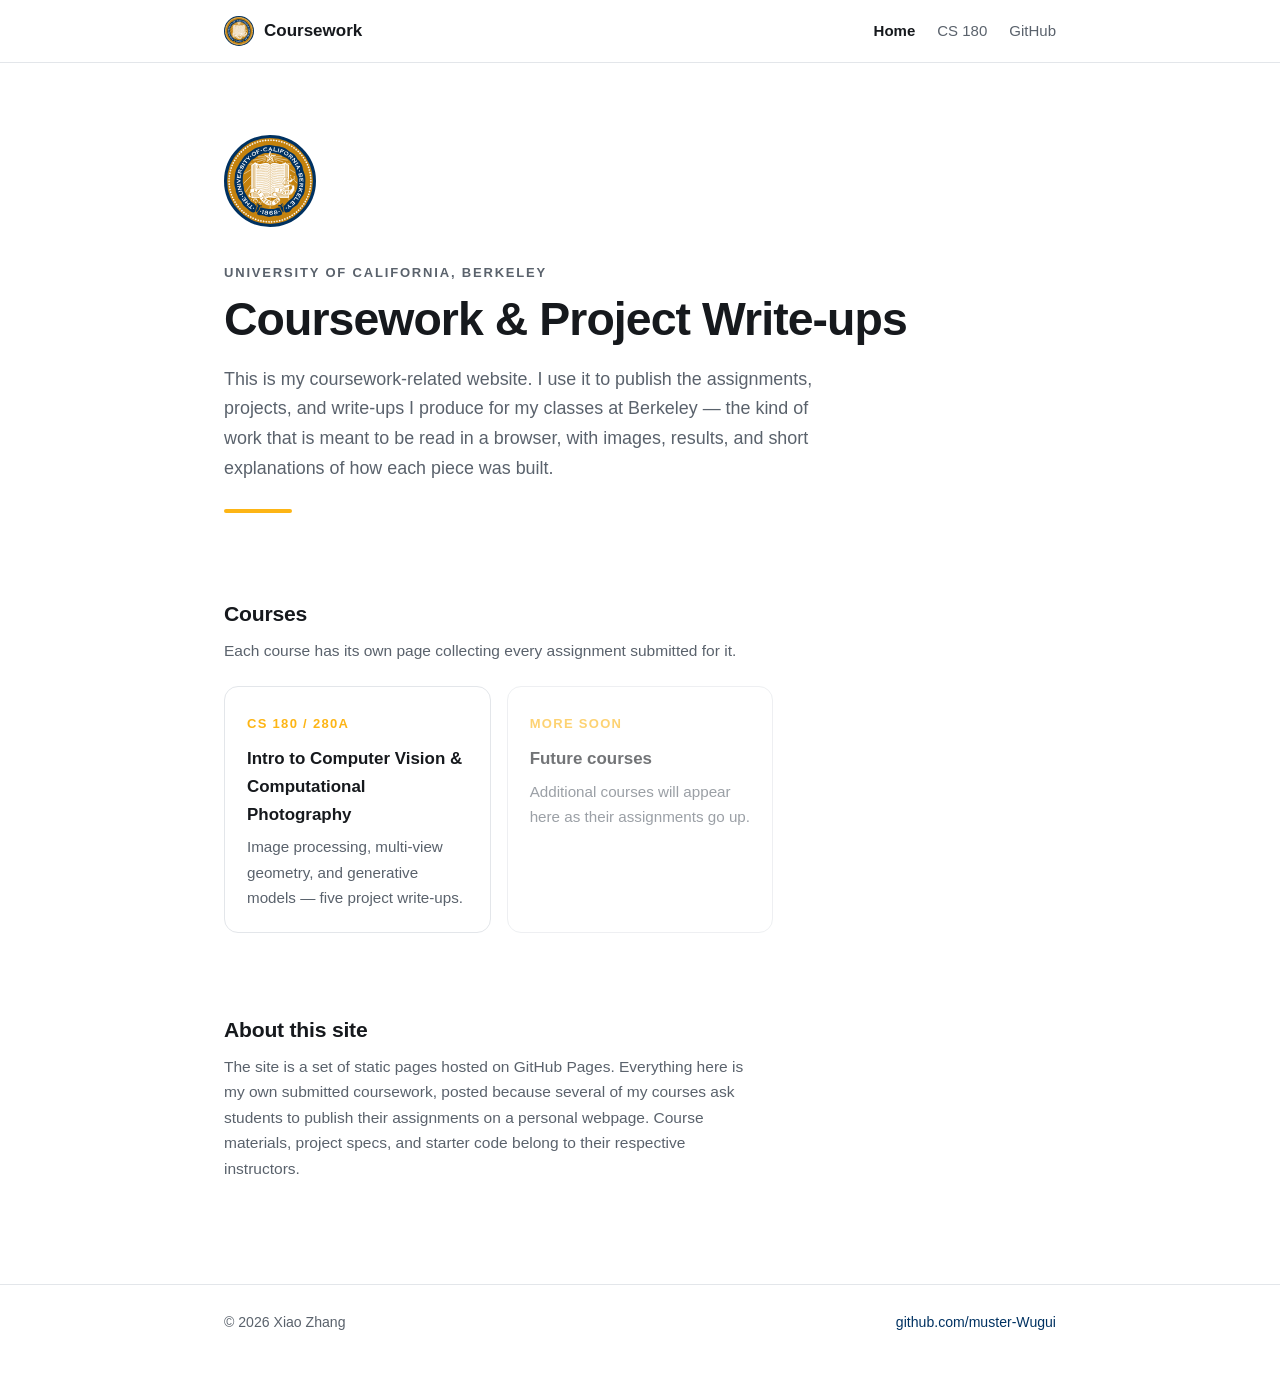
==== index.html @ fe0eacd4 "Add coursework homepage and CS 180 course page Static site for publishing course assignments: a mini" ====
<!DOCTYPE html>
<html lang="en">
<head>
<meta charset="utf-8">
<meta name="viewport" content="width=device-width, initial-scale=1">
<title>Xiao Zhang — Coursework</title>
<meta name="description" content="A personal site collecting coursework, projects, and assignment write-ups from courses at UC Berkeley.">
<link rel="icon" href="assets/img/berkeley-seal.svg">
<link rel="stylesheet" href="assets/css/style.css">
</head>
<body>

<header class="topbar">
  <div class="wrap">
    <a class="mark" href="/">
      <img src="assets/img/berkeley-seal.svg" alt="University of California, Berkeley seal">
      <span>Coursework</span>
    </a>
    <nav>
      <a href="/" class="active">Home</a>
      <a href="/cs180/">CS 180</a>
      <a href="https://github.com/muster-Wugui">GitHub</a>
    </nav>
  </div>
</header>

<main>
  <div class="wrap">

    <div class="hero">
      <img class="seal" src="assets/img/berkeley-seal.svg" alt="University of California, Berkeley seal">
      <p class="eyebrow">University of California, Berkeley</p>
      <h1>Coursework &amp; Project Write-ups</h1>
      <p class="lead">
        This is my coursework-related website. I use it to publish the assignments,
        projects, and write-ups I produce for my classes at Berkeley — the kind of work
        that is meant to be read in a browser, with images, results, and short
        explanations of how each piece was built.
      </p>
      <div class="rule"></div>
    </div>

    <section>
      <h2>Courses</h2>
      <p class="section-note">Each course has its own page collecting every assignment submitted for it.</p>
      <div class="cards">

        <a class="card" href="/cs180/">
          <span class="code">CS 180 / 280A</span>
          <h3>Intro to Computer Vision &amp; Computational Photography</h3>
          <p>Image processing, multi-view geometry, and generative models — five project write-ups.</p>
        </a>

        <div class="card disabled">
          <span class="code">More soon</span>
          <h3>Future courses</h3>
          <p>Additional courses will appear here as their assignments go up.</p>
        </div>

      </div>
    </section>

    <section>
      <h2>About this site</h2>
      <p class="section-note" style="max-width:62ch">
        The site is a set of static pages hosted on GitHub Pages. Everything here is
        my own submitted coursework, posted because several of my courses ask students
        to publish their assignments on a personal webpage. Course materials, project
        specs, and starter code belong to their respective instructors.
      </p>
    </section>

  </div>
</main>

<footer>
  <div class="wrap">
    <span>© 2026 Xiao Zhang</span>
    <span class="spacer"><a href="https://github.com/muster-Wugui">github.com/muster-Wugui</a></span>
  </div>
</footer>

</body>
</html>
---- assets/css/style.css ----
/* ---------- design tokens ---------- */
:root {
  --berkeley-blue: #003262;
  --california-gold: #FDB515;
  --founders-rock: #3B7EA1;
  --bg: #ffffff;
  --bg-soft: #f6f7f9;
  --surface: #ffffff;
  --border: #e3e6ea;
  --text: #16191d;
  --text-soft: #5a626c;
  --accent: var(--berkeley-blue);
  --shadow: 0 1px 2px rgba(16, 24, 40, .04), 0 8px 24px rgba(16, 24, 40, .06);
  --radius: 14px;
  --maxw: 880px;
}

@media (prefers-color-scheme: dark) {
  :root {
    --bg: #0e1116;
    --bg-soft: #12161d;
    --surface: #151a21;
    --border: #262c36;
    --text: #e8ecf1;
    --text-soft: #9aa4b2;
    --accent: #7fb4d6;
    --shadow: 0 1px 2px rgba(0,0,0,.3), 0 8px 24px rgba(0,0,0,.35);
  }
}

/* ---------- base ---------- */
* { box-sizing: border-box; }

html { -webkit-text-size-adjust: 100%; }

body {
  margin: 0;
  background: var(--bg);
  color: var(--text);
  font-family: -apple-system, BlinkMacSystemFont, "Segoe UI", "Helvetica Neue", Inter, Arial, sans-serif;
  font-size: 17px;
  line-height: 1.65;
  -webkit-font-smoothing: antialiased;
}

a { color: var(--accent); text-decoration: none; }
a:hover { text-decoration: underline; }

.wrap { max-width: var(--maxw); margin: 0 auto; padding: 0 24px; }

/* ---------- top bar ---------- */
.topbar {
  border-bottom: 1px solid var(--border);
  background: var(--bg);
  position: sticky;
  top: 0;
  z-index: 10;
}
.topbar .wrap {
  display: flex;
  align-items: center;
  gap: 14px;
  height: 62px;
}
.topbar .mark { display: flex; align-items: center; gap: 10px; font-weight: 650; color: var(--text); }
.topbar .mark:hover { text-decoration: none; }
.topbar img { height: 30px; width: auto; }
.topbar nav { margin-left: auto; display: flex; gap: 22px; font-size: 15px; }
.topbar nav a { color: var(--text-soft); }
.topbar nav a.active { color: var(--text); font-weight: 600; }

/* ---------- hero ---------- */
.hero { padding: 72px 0 44px; }
.hero .seal { height: 92px; width: auto; margin-bottom: 26px; }
.hero .eyebrow {
  font-size: 13px;
  letter-spacing: .14em;
  text-transform: uppercase;
  color: var(--text-soft);
  font-weight: 600;
  margin: 0 0 10px;
}
.hero h1 {
  font-size: clamp(2rem, 5vw, 2.9rem);
  line-height: 1.15;
  letter-spacing: -.02em;
  margin: 0 0 18px;
}
.hero p.lead {
  font-size: 1.12rem;
  color: var(--text-soft);
  max-width: 60ch;
  margin: 0;
}
.rule {
  height: 4px;
  width: 68px;
  background: var(--california-gold);
  border-radius: 4px;
  margin: 26px 0 0;
}

/* ---------- sections ---------- */
section { padding: 40px 0; }
h2 {
  font-size: 1.32rem;
  letter-spacing: -.01em;
  margin: 0 0 6px;
}
.section-note { color: var(--text-soft); margin: 0 0 22px; font-size: .97rem; }

/* ---------- course cards ---------- */
.cards { display: grid; gap: 16px; grid-template-columns: repeat(auto-fill, minmax(260px, 1fr)); }
.card {
  display: block;
  background: var(--surface);
  border: 1px solid var(--border);
  border-radius: var(--radius);
  padding: 22px;
  color: inherit;
  transition: transform .16s ease, box-shadow .16s ease, border-color .16s ease;
}
a.card:hover {
  text-decoration: none;
  transform: translateY(-2px);
  box-shadow: var(--shadow);
  border-color: var(--founders-rock);
}
.card .code { font-size: 13px; letter-spacing: .1em; text-transform: uppercase; color: var(--california-gold); font-weight: 700; }
.card h3 { margin: 8px 0 6px; font-size: 1.06rem; }
.card p { margin: 0; color: var(--text-soft); font-size: .95rem; }
.card.disabled { opacity: .6; }

/* ---------- fact list ---------- */
.facts {
  display: grid;
  grid-template-columns: 168px 1fr;
  gap: 10px 20px;
  margin: 0;
  padding: 22px;
  background: var(--bg-soft);
  border: 1px solid var(--border);
  border-radius: var(--radius);
  font-size: .96rem;
}
.facts dt { color: var(--text-soft); }
.facts dd { margin: 0; }

/* ---------- project list ---------- */
.projects { list-style: none; margin: 0; padding: 0; border-top: 1px solid var(--border); }
.projects li { border-bottom: 1px solid var(--border); }
.projects a, .projects .row {
  display: flex;
  align-items: baseline;
  gap: 16px;
  padding: 16px 4px;
  color: inherit;
}
.projects a:hover { text-decoration: none; background: var(--bg-soft); }
.projects .num {
  flex: none;
  width: 78px;
  font-variant-numeric: tabular-nums;
  font-size: .82rem;
  letter-spacing: .08em;
  text-transform: uppercase;
  color: var(--text-soft);
  font-weight: 600;
}
.projects .title { flex: 1; }
.projects a .title { color: var(--accent); }
.badge {
  flex: none;
  font-size: .74rem;
  letter-spacing: .06em;
  text-transform: uppercase;
  font-weight: 700;
  padding: 3px 9px;
  border-radius: 999px;
  border: 1px solid var(--border);
  color: var(--text-soft);
}
.badge.live { color: var(--berkeley-blue); background: var(--california-gold); border-color: transparent; }

/* ---------- topics ---------- */
.tags { display: flex; flex-wrap: wrap; gap: 8px; padding: 0; margin: 0; list-style: none; }
.tags li {
  font-size: .86rem;
  color: var(--text-soft);
  border: 1px solid var(--border);
  border-radius: 999px;
  padding: 4px 12px;
  background: var(--surface);
}

/* ---------- footer ---------- */
footer {
  margin-top: 40px;
  border-top: 1px solid var(--border);
  padding: 26px 0 46px;
  color: var(--text-soft);
  font-size: .88rem;
}
footer .wrap { display: flex; flex-wrap: wrap; gap: 10px 20px; align-items: center; }
footer .spacer { margin-left: auto; }

@media (max-width: 560px) {
  .hero { padding: 48px 0 32px; }
  .facts { grid-template-columns: 1fr; gap: 2px 0; }
  .facts dd { margin-bottom: 12px; }
  .topbar nav { gap: 16px; }
}
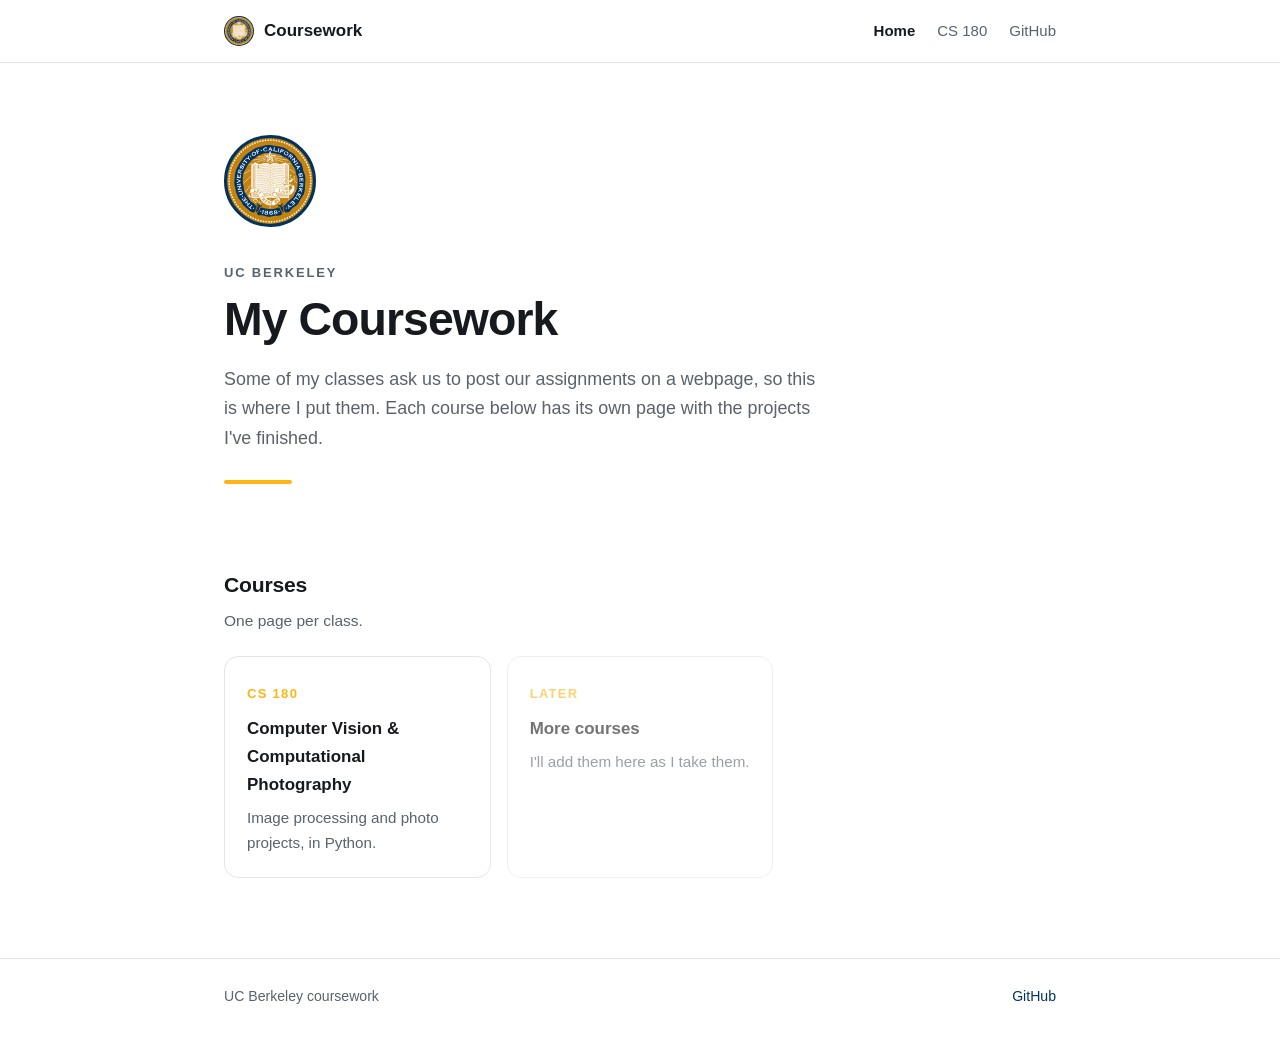
==== commit 4808c122: "Simplify page copy and drop personal name Rewrite the homepage and CS 180 text in plainer, first-per" ====
--- a/index.html
+++ b/index.html
@@ -3,8 +3,8 @@
 <head>
 <meta charset="utf-8">
 <meta name="viewport" content="width=device-width, initial-scale=1">
-<title>Xiao Zhang — Coursework</title>
-<meta name="description" content="A personal site collecting coursework, projects, and assignment write-ups from courses at UC Berkeley.">
+<title>Coursework</title>
+<meta name="description" content="A place to post the assignments and projects I do for my classes at UC Berkeley.">
 <link rel="icon" href="assets/img/berkeley-seal.svg">
 <link rel="stylesheet" href="assets/css/style.css">
 </head>
@@ -13,7 +13,7 @@
 <header class="topbar">
   <div class="wrap">
     <a class="mark" href="/">
-      <img src="assets/img/berkeley-seal.svg" alt="University of California, Berkeley seal">
+      <img src="assets/img/berkeley-seal.svg" alt="UC Berkeley seal">
       <span>Coursework</span>
     </a>
     <nav>
@@ -28,46 +28,34 @@
   <div class="wrap">
 
     <div class="hero">
-      <img class="seal" src="assets/img/berkeley-seal.svg" alt="University of California, Berkeley seal">
-      <p class="eyebrow">University of California, Berkeley</p>
-      <h1>Coursework &amp; Project Write-ups</h1>
+      <img class="seal" src="assets/img/berkeley-seal.svg" alt="UC Berkeley seal">
+      <p class="eyebrow">UC Berkeley</p>
+      <h1>My Coursework</h1>
       <p class="lead">
-        This is my coursework-related website. I use it to publish the assignments,
-        projects, and write-ups I produce for my classes at Berkeley — the kind of work
-        that is meant to be read in a browser, with images, results, and short
-        explanations of how each piece was built.
+        Some of my classes ask us to post our assignments on a webpage, so this is where
+        I put them. Each course below has its own page with the projects I've finished.
       </p>
       <div class="rule"></div>
     </div>
 
     <section>
       <h2>Courses</h2>
-      <p class="section-note">Each course has its own page collecting every assignment submitted for it.</p>
+      <p class="section-note">One page per class.</p>
       <div class="cards">
 
         <a class="card" href="/cs180/">
-          <span class="code">CS 180 / 280A</span>
-          <h3>Intro to Computer Vision &amp; Computational Photography</h3>
-          <p>Image processing, multi-view geometry, and generative models — five project write-ups.</p>
+          <span class="code">CS 180</span>
+          <h3>Computer Vision &amp; Computational Photography</h3>
+          <p>Image processing and photo projects, in Python.</p>
         </a>
 
         <div class="card disabled">
-          <span class="code">More soon</span>
-          <h3>Future courses</h3>
-          <p>Additional courses will appear here as their assignments go up.</p>
+          <span class="code">Later</span>
+          <h3>More courses</h3>
+          <p>I'll add them here as I take them.</p>
         </div>
 
       </div>
-    </section>
-
-    <section>
-      <h2>About this site</h2>
-      <p class="section-note" style="max-width:62ch">
-        The site is a set of static pages hosted on GitHub Pages. Everything here is
-        my own submitted coursework, posted because several of my courses ask students
-        to publish their assignments on a personal webpage. Course materials, project
-        specs, and starter code belong to their respective instructors.
-      </p>
     </section>
 
   </div>
@@ -75,8 +63,8 @@
 
 <footer>
   <div class="wrap">
-    <span>© 2026 Xiao Zhang</span>
-    <span class="spacer"><a href="https://github.com/muster-Wugui">github.com/muster-Wugui</a></span>
+    <span>UC Berkeley coursework</span>
+    <span class="spacer"><a href="https://github.com/muster-Wugui">GitHub</a></span>
   </div>
 </footer>
 
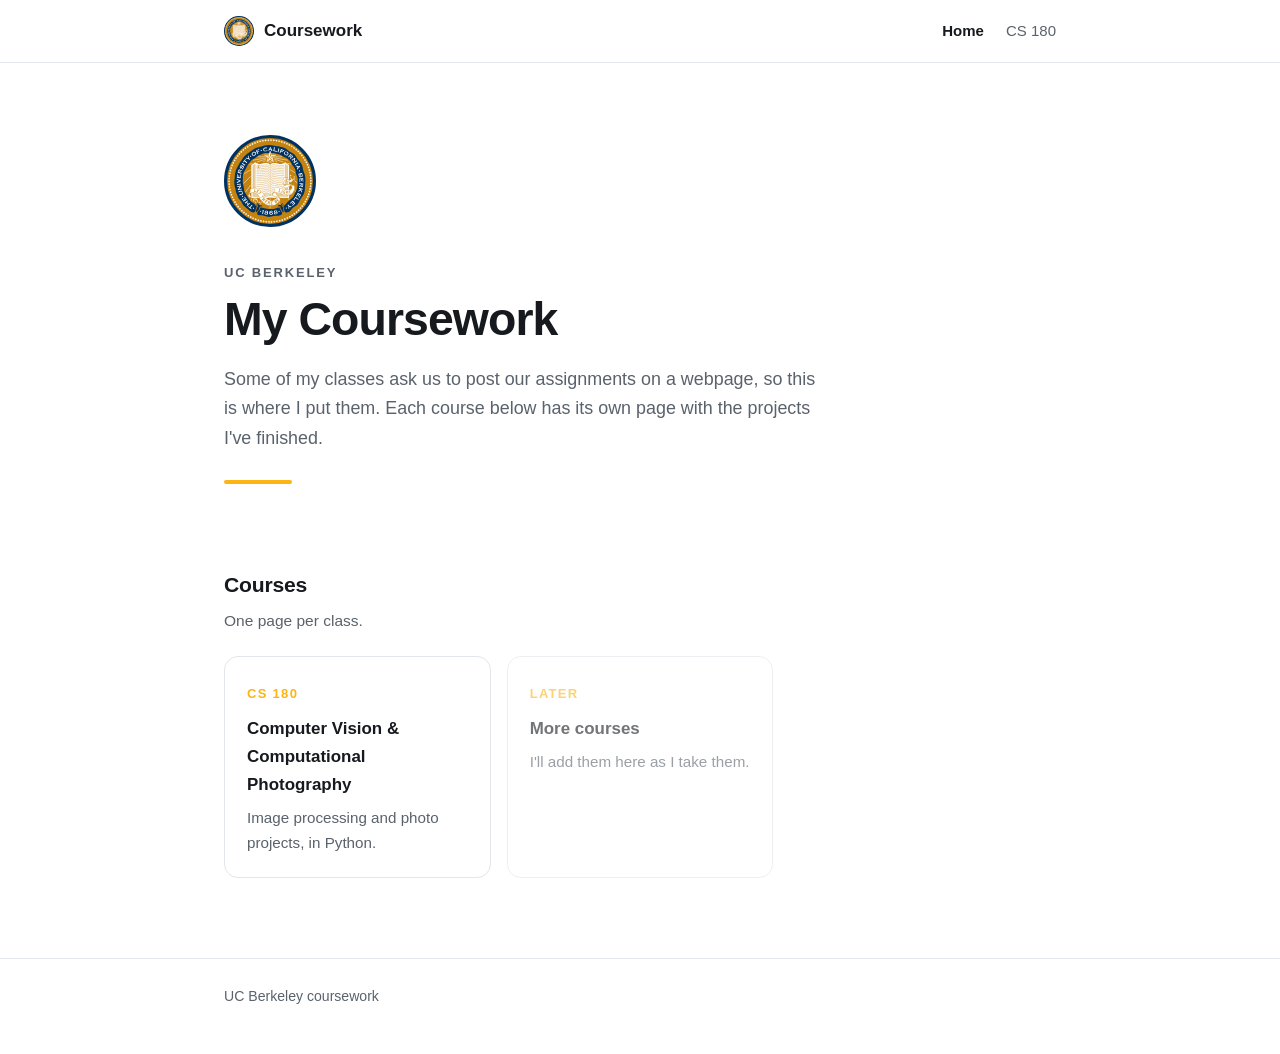
==== commit b9915d77: "Add Project 0 write-up; drop GitHub links Project 0 page with the three tasks (portrait distortion, " ====
--- a/index.html
+++ b/index.html
@@ -19,7 +19,6 @@
     <nav>
       <a href="/" class="active">Home</a>
       <a href="/cs180/">CS 180</a>
-      <a href="https://github.com/muster-Wugui">GitHub</a>
     </nav>
   </div>
 </header>
@@ -64,7 +63,6 @@
 <footer>
   <div class="wrap">
     <span>UC Berkeley coursework</span>
-    <span class="spacer"><a href="https://github.com/muster-Wugui">GitHub</a></span>
   </div>
 </footer>
 
--- a/assets/css/style.css
+++ b/assets/css/style.css
@@ -210,3 +210,68 @@
   .facts dd { margin-bottom: 12px; }
   .topbar nav { gap: 16px; }
 }
+
+/* ---------- project pages ---------- */
+.backlink {
+  display: inline-block;
+  margin: 28px 0 0;
+  font-size: .9rem;
+  color: var(--text-soft);
+}
+
+.prose { max-width: 62ch; }
+.prose p { margin: 0 0 16px; }
+.prose p:last-child { margin-bottom: 0; }
+
+.task { padding: 30px 0 44px; border-top: 1px solid var(--border); }
+.task:first-of-type { border-top: 0; }
+.task .kicker {
+  font-size: 12px;
+  letter-spacing: .14em;
+  text-transform: uppercase;
+  color: var(--california-gold);
+  font-weight: 700;
+  margin: 0 0 6px;
+}
+.task h2 { margin-bottom: 18px; }
+
+.pair {
+  display: grid;
+  gap: 18px;
+  grid-template-columns: repeat(2, 1fr);
+  margin: 26px 0 0;
+}
+.pair.single { grid-template-columns: 1fr; max-width: 720px; }
+
+figure { margin: 0; }
+figure img {
+  display: block;
+  width: 100%;
+  height: auto;
+  border-radius: 10px;
+  border: 1px solid var(--border);
+  background: var(--bg-soft);
+}
+figcaption {
+  margin-top: 9px;
+  font-size: .86rem;
+  color: var(--text-soft);
+  line-height: 1.5;
+}
+figcaption b { color: var(--text); font-weight: 600; }
+.lens {
+  display: inline-block;
+  font-size: .72rem;
+  letter-spacing: .06em;
+  font-weight: 700;
+  color: var(--text-soft);
+  border: 1px solid var(--border);
+  border-radius: 999px;
+  padding: 2px 8px;
+  margin-left: 6px;
+  vertical-align: 1px;
+}
+
+@media (max-width: 620px) {
+  .pair { grid-template-columns: 1fr; }
+}
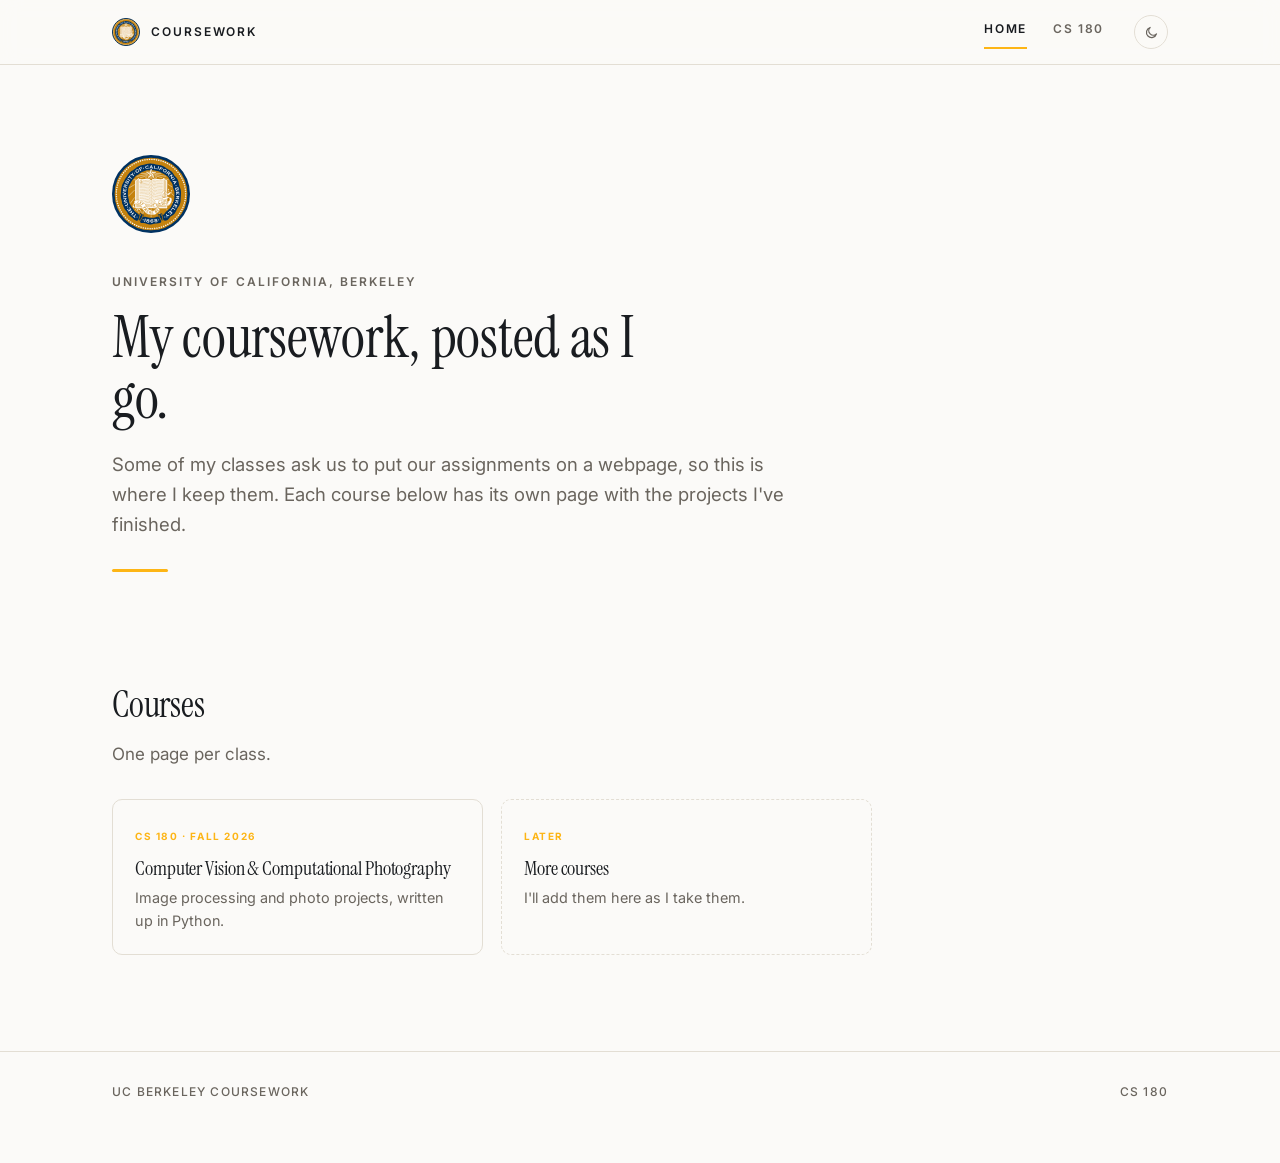
==== commit 24b49ae5: "Editorial redesign: serif display type, bigger photos, theme toggle Rebuilds the stylesheet around a" ====
--- a/index.html
+++ b/index.html
@@ -6,6 +6,10 @@
 <title>Coursework</title>
 <meta name="description" content="A place to post the assignments and projects I do for my classes at UC Berkeley.">
 <link rel="icon" href="assets/img/berkeley-seal.svg">
+<script>try{var t=localStorage.getItem("theme");if(t)document.documentElement.setAttribute("data-theme",t);}catch(e){}</script>
+<link rel="preconnect" href="https://fonts.googleapis.com">
+<link rel="preconnect" href="https://fonts.gstatic.com" crossorigin>
+<link rel="stylesheet" href="https://fonts.googleapis.com/css2?family=Instrument+Serif:ital@0;1&family=Inter:wght@400;500;600;700&display=swap">
 <link rel="stylesheet" href="assets/css/style.css">
 </head>
 <body>
@@ -19,6 +23,7 @@
     <nav>
       <a href="/" class="active">Home</a>
       <a href="/cs180/">CS 180</a>
+      <button class="theme-toggle" type="button" aria-label="Switch color theme"></button>
     </nav>
   </div>
 </header>
@@ -28,32 +33,33 @@
 
     <div class="hero">
       <img class="seal" src="assets/img/berkeley-seal.svg" alt="UC Berkeley seal">
-      <p class="eyebrow">UC Berkeley</p>
-      <h1>My Coursework</h1>
+      <p class="eyebrow">University of California, Berkeley</p>
+      <h1>My coursework, posted as I go.</h1>
       <p class="lead">
-        Some of my classes ask us to post our assignments on a webpage, so this is where
-        I put them. Each course below has its own page with the projects I've finished.
+        Some of my classes ask us to put our assignments on a webpage, so this is where
+        I keep them. Each course below has its own page with the projects I've finished.
       </p>
       <div class="rule"></div>
     </div>
 
     <section>
-      <h2>Courses</h2>
-      <p class="section-note">One page per class.</p>
+      <div class="section-head">
+        <h2>Courses</h2>
+        <p class="section-note">One page per class.</p>
+      </div>
+
       <div class="cards">
-
         <a class="card" href="/cs180/">
-          <span class="code">CS 180</span>
+          <span class="code">CS 180 · Fall 2026</span>
           <h3>Computer Vision &amp; Computational Photography</h3>
-          <p>Image processing and photo projects, in Python.</p>
+          <p>Image processing and photo projects, written up in Python.</p>
         </a>
 
-        <div class="card disabled">
+        <div class="card empty">
           <span class="code">Later</span>
           <h3>More courses</h3>
           <p>I'll add them here as I take them.</p>
         </div>
-
       </div>
     </section>
 
@@ -63,8 +69,10 @@
 <footer>
   <div class="wrap">
     <span>UC Berkeley coursework</span>
+    <span class="spacer"><a href="/cs180/">CS 180</a></span>
   </div>
 </footer>
 
+<script src="assets/js/theme.js"></script>
 </body>
 </html>
--- a/assets/css/style.css
+++ b/assets/css/style.css
@@ -1,277 +1,339 @@
-/* ---------- design tokens ---------- */
+/* =========================================================
+   Coursework site — editorial / photo-forward
+   ========================================================= */
+
 :root {
-  --berkeley-blue: #003262;
-  --california-gold: #FDB515;
-  --founders-rock: #3B7EA1;
-  --bg: #ffffff;
-  --bg-soft: #f6f7f9;
-  --surface: #ffffff;
-  --border: #e3e6ea;
-  --text: #16191d;
-  --text-soft: #5a626c;
-  --accent: var(--berkeley-blue);
-  --shadow: 0 1px 2px rgba(16, 24, 40, .04), 0 8px 24px rgba(16, 24, 40, .06);
-  --radius: 14px;
-  --maxw: 880px;
-}
-
+  /* brand */
+  --blue: #003262;
+  --gold: #FDB515;
+  --rock: #3B7EA1;
+
+  /* light palette (warm paper) */
+  --bg: #FBFAF8;
+  --bg-alt: #F3F0EA;
+  --line: #E3DED4;
+  --ink: #191C20;
+  --ink-soft: #6A655E;
+  --accent: var(--blue);
+  --shadow: 0 1px 2px rgba(30, 25, 15, .05), 0 18px 40px -20px rgba(30, 25, 15, .28);
+
+  /* metrics */
+  --wrap: 1120px;
+  --measure: 66ch;
+  --radius: 10px;
+}
+
+/* dark: follow the system unless the visitor picked light with the toggle */
 @media (prefers-color-scheme: dark) {
-  :root {
-    --bg: #0e1116;
-    --bg-soft: #12161d;
-    --surface: #151a21;
-    --border: #262c36;
-    --text: #e8ecf1;
-    --text-soft: #9aa4b2;
-    --accent: #7fb4d6;
-    --shadow: 0 1px 2px rgba(0,0,0,.3), 0 8px 24px rgba(0,0,0,.35);
+  :root:not([data-theme="light"]) {
+  --bg: #0E1013;
+  --bg-alt: #171A1F;
+  --line: #2A2F36;
+  --ink: #ECE9E3;
+  --ink-soft: #9C978F;
+  --accent: #8FBFDF;
+  --shadow: 0 1px 2px rgba(0,0,0,.4), 0 18px 40px -20px rgba(0,0,0,.8);
   }
 }
 
-/* ---------- base ---------- */
+/* dark: explicitly chosen with the toggle */
+:root[data-theme="dark"] {
+  --bg: #0E1013;
+  --bg-alt: #171A1F;
+  --line: #2A2F36;
+  --ink: #ECE9E3;
+  --ink-soft: #9C978F;
+  --accent: #8FBFDF;
+  --shadow: 0 1px 2px rgba(0,0,0,.4), 0 18px 40px -20px rgba(0,0,0,.8);
+}
+
 * { box-sizing: border-box; }
-
-html { -webkit-text-size-adjust: 100%; }
+html { -webkit-text-size-adjust: 100%; scroll-behavior: smooth; }
 
 body {
   margin: 0;
   background: var(--bg);
-  color: var(--text);
-  font-family: -apple-system, BlinkMacSystemFont, "Segoe UI", "Helvetica Neue", Inter, Arial, sans-serif;
+  color: var(--ink);
+  font-family: Inter, -apple-system, BlinkMacSystemFont, "Segoe UI", Helvetica, Arial, sans-serif;
   font-size: 17px;
-  line-height: 1.65;
+  line-height: 1.72;
   -webkit-font-smoothing: antialiased;
+  text-rendering: optimizeLegibility;
 }
 
 a { color: var(--accent); text-decoration: none; }
-a:hover { text-decoration: underline; }
-
-.wrap { max-width: var(--maxw); margin: 0 auto; padding: 0 24px; }
+a:hover { text-decoration: underline; text-underline-offset: 3px; }
+
+img { max-width: 100%; }
+
+.wrap { max-width: var(--wrap); margin: 0 auto; padding: 0 32px; }
+.col { max-width: var(--measure); }
+
+/* ---------- display type ---------- */
+h1, h2, h3, .serif {
+  font-family: "Instrument Serif", Georgia, "Times New Roman", serif;
+  font-weight: 400;
+  letter-spacing: -.005em;
+}
+
+h1 {
+  font-size: clamp(2.4rem, 5.4vw, 3.6rem);
+  line-height: 1.06;
+  margin: 0 0 20px;
+  max-width: 20ch;
+}
+h2 { font-size: clamp(1.75rem, 3vw, 2.25rem); line-height: 1.15; margin: 0 0 14px; }
+h3 { font-size: 1.35rem; line-height: 1.25; margin: 0 0 6px; }
+
+.eyebrow {
+  font-family: Inter, sans-serif;
+  font-size: 12px;
+  font-weight: 600;
+  letter-spacing: .17em;
+  text-transform: uppercase;
+  color: var(--ink-soft);
+  margin: 0 0 14px;
+}
+.eyebrow .dot { color: var(--gold); }
+
+.lead {
+  font-size: 1.16rem;
+  line-height: 1.62;
+  color: var(--ink-soft);
+  max-width: 56ch;
+  margin: 0;
+}
+
+.rule { height: 3px; width: 56px; background: var(--gold); border-radius: 3px; margin: 30px 0 0; }
 
 /* ---------- top bar ---------- */
 .topbar {
-  border-bottom: 1px solid var(--border);
-  background: var(--bg);
   position: sticky;
   top: 0;
-  z-index: 10;
-}
-.topbar .wrap {
-  display: flex;
-  align-items: center;
-  gap: 14px;
-  height: 62px;
-}
-.topbar .mark { display: flex; align-items: center; gap: 10px; font-weight: 650; color: var(--text); }
+  z-index: 20;
+  background: color-mix(in srgb, var(--bg) 88%, transparent);
+  backdrop-filter: saturate(140%) blur(10px);
+  border-bottom: 1px solid var(--line);
+}
+.topbar .wrap { display: flex; align-items: center; height: 64px; gap: 16px; }
+.topbar .mark { display: flex; align-items: center; gap: 11px; color: var(--ink); }
 .topbar .mark:hover { text-decoration: none; }
-.topbar img { height: 30px; width: auto; }
-.topbar nav { margin-left: auto; display: flex; gap: 22px; font-size: 15px; }
-.topbar nav a { color: var(--text-soft); }
-.topbar nav a.active { color: var(--text); font-weight: 600; }
-
-/* ---------- hero ---------- */
-.hero { padding: 72px 0 44px; }
-.hero .seal { height: 92px; width: auto; margin-bottom: 26px; }
-.hero .eyebrow {
-  font-size: 13px;
+.topbar .mark img { height: 28px; }
+.topbar .mark span {
+  font-size: 12px;
+  font-weight: 600;
+  letter-spacing: .16em;
+  text-transform: uppercase;
+}
+.topbar nav { margin-left: auto; display: flex; gap: 26px; }
+.topbar nav a {
+  font-size: 12px;
+  font-weight: 600;
   letter-spacing: .14em;
   text-transform: uppercase;
-  color: var(--text-soft);
-  font-weight: 600;
-  margin: 0 0 10px;
-}
-.hero h1 {
-  font-size: clamp(2rem, 5vw, 2.9rem);
-  line-height: 1.15;
-  letter-spacing: -.02em;
-  margin: 0 0 18px;
-}
-.hero p.lead {
-  font-size: 1.12rem;
-  color: var(--text-soft);
-  max-width: 60ch;
-  margin: 0;
-}
-.rule {
-  height: 4px;
-  width: 68px;
-  background: var(--california-gold);
-  border-radius: 4px;
-  margin: 26px 0 0;
-}
+  color: var(--ink-soft);
+  padding: 4px 0;
+  border-bottom: 2px solid transparent;
+}
+.topbar nav a:hover { color: var(--ink); text-decoration: none; }
+.topbar nav a.active { color: var(--ink); border-bottom-color: var(--gold); }
+
+.theme-toggle {
+  flex: none;
+  width: 34px; height: 34px;
+  display: grid; place-items: center;
+  margin-left: 4px;
+  padding: 0;
+  background: transparent;
+  border: 1px solid var(--line);
+  border-radius: 999px;
+  color: var(--ink-soft);
+  cursor: pointer;
+  transition: color .18s ease, border-color .18s ease, transform .18s ease;
+}
+.theme-toggle:hover { color: var(--ink); border-color: var(--ink-soft); transform: rotate(-12deg); }
+.theme-toggle svg { width: 15px; height: 15px; display: block; }
+
+/* ---------- hero ---------- */
+.hero { padding: 90px 0 56px; }
+.hero .seal { height: 78px; margin-bottom: 30px; }
+.hero.compact { padding: 64px 0 40px; }
 
 /* ---------- sections ---------- */
-section { padding: 40px 0; }
-h2 {
-  font-size: 1.32rem;
-  letter-spacing: -.01em;
-  margin: 0 0 6px;
-}
-.section-note { color: var(--text-soft); margin: 0 0 22px; font-size: .97rem; }
+section { padding: 56px 0; }
+.section-head { margin-bottom: 30px; }
+.section-note { color: var(--ink-soft); margin: 0; max-width: var(--measure); }
 
 /* ---------- course cards ---------- */
-.cards { display: grid; gap: 16px; grid-template-columns: repeat(auto-fill, minmax(260px, 1fr)); }
+.cards {
+  display: grid;
+  gap: 18px;
+  grid-template-columns: repeat(auto-fit, minmax(250px, 1fr));
+  max-width: 760px;
+}
+
 .card {
   display: block;
-  background: var(--surface);
-  border: 1px solid var(--border);
+  padding: 20px 22px 22px;
+  background: var(--bg);
+  border: 1px solid var(--line);
   border-radius: var(--radius);
-  padding: 22px;
   color: inherit;
-  transition: transform .16s ease, box-shadow .16s ease, border-color .16s ease;
-}
-a.card:hover {
-  text-decoration: none;
-  transform: translateY(-2px);
-  box-shadow: var(--shadow);
-  border-color: var(--founders-rock);
-}
-.card .code { font-size: 13px; letter-spacing: .1em; text-transform: uppercase; color: var(--california-gold); font-weight: 700; }
-.card h3 { margin: 8px 0 6px; font-size: 1.06rem; }
-.card p { margin: 0; color: var(--text-soft); font-size: .95rem; }
-.card.disabled { opacity: .6; }
-
-/* ---------- fact list ---------- */
+  transition: transform .2s ease, box-shadow .2s ease, border-color .2s ease;
+}
+a.card:hover { text-decoration: none; transform: translateY(-2px); box-shadow: var(--shadow); border-color: var(--rock); }
+.card .code {
+  font-size: 10px; font-weight: 700; letter-spacing: .16em; text-transform: uppercase;
+  color: var(--gold);
+}
+.card h3 { font-size: 1.22rem; margin: 8px 0 6px; }
+.card p { margin: 0; color: var(--ink-soft); font-size: .9rem; line-height: 1.55; }
+.card.empty { border-style: dashed; background: transparent; }
+
+/* ---------- facts ---------- */
 .facts {
   display: grid;
-  grid-template-columns: 168px 1fr;
-  gap: 10px 20px;
-  margin: 0;
-  padding: 22px;
-  background: var(--bg-soft);
-  border: 1px solid var(--border);
+  grid-template-columns: 150px 1fr;
+  gap: 12px 24px;
+  margin: 30px 0 0;
+  padding: 26px 28px;
+  max-width: 780px;
+  background: var(--bg-alt);
   border-radius: var(--radius);
-  font-size: .96rem;
-}
-.facts dt { color: var(--text-soft); }
+  font-size: .95rem;
+}
+.facts dt { color: var(--ink-soft); }
 .facts dd { margin: 0; }
 
-/* ---------- project list ---------- */
-.projects { list-style: none; margin: 0; padding: 0; border-top: 1px solid var(--border); }
-.projects li { border-bottom: 1px solid var(--border); }
+/* ---------- project index ---------- */
+.projects { list-style: none; margin: 0; padding: 0; }
+.projects li + li { border-top: 1px solid var(--line); }
 .projects a, .projects .row {
-  display: flex;
-  align-items: baseline;
-  gap: 16px;
-  padding: 16px 4px;
-  color: inherit;
-}
-.projects a:hover { text-decoration: none; background: var(--bg-soft); }
+  display: flex; align-items: center; gap: 22px;
+  padding: 18px 8px; color: inherit;
+  transition: background .18s ease, padding .18s ease;
+}
+.projects a:hover { text-decoration: none; background: var(--bg-alt); padding-left: 16px; }
+.projects .thumb {
+  flex: none; width: 92px; height: 62px; border-radius: 6px; overflow: hidden;
+  background: var(--bg-alt); display: grid; place-items: center;
+}
+.projects .thumb img { width: 100%; height: 100%; object-fit: cover; display: block; }
+.projects .thumb.empty {
+  border: 1px dashed var(--line);
+  font-family: "Instrument Serif", Georgia, serif;
+  font-size: 1.5rem; color: var(--ink-soft); opacity: .7;
+}
+.projects .meta { flex: 1; min-width: 0; }
 .projects .num {
-  flex: none;
-  width: 78px;
-  font-variant-numeric: tabular-nums;
-  font-size: .82rem;
-  letter-spacing: .08em;
-  text-transform: uppercase;
-  color: var(--text-soft);
-  font-weight: 600;
-}
-.projects .title { flex: 1; }
-.projects a .title { color: var(--accent); }
+  display: block; font-size: 11px; font-weight: 700; letter-spacing: .16em;
+  text-transform: uppercase; color: var(--ink-soft); margin-bottom: 2px;
+}
+.projects .title { font-family: "Instrument Serif", Georgia, serif; font-size: 1.28rem; line-height: 1.25; }
+.projects a .title { color: var(--ink); }
+.projects a:hover .title { color: var(--accent); }
 .badge {
-  flex: none;
-  font-size: .74rem;
-  letter-spacing: .06em;
-  text-transform: uppercase;
-  font-weight: 700;
-  padding: 3px 9px;
-  border-radius: 999px;
-  border: 1px solid var(--border);
-  color: var(--text-soft);
-}
-.badge.live { color: var(--berkeley-blue); background: var(--california-gold); border-color: transparent; }
-
-/* ---------- topics ---------- */
-.tags { display: flex; flex-wrap: wrap; gap: 8px; padding: 0; margin: 0; list-style: none; }
-.tags li {
-  font-size: .86rem;
-  color: var(--text-soft);
-  border: 1px solid var(--border);
-  border-radius: 999px;
-  padding: 4px 12px;
-  background: var(--surface);
-}
-
-/* ---------- footer ---------- */
-footer {
-  margin-top: 40px;
-  border-top: 1px solid var(--border);
-  padding: 26px 0 46px;
-  color: var(--text-soft);
-  font-size: .88rem;
-}
-footer .wrap { display: flex; flex-wrap: wrap; gap: 10px 20px; align-items: center; }
-footer .spacer { margin-left: auto; }
-
-@media (max-width: 560px) {
-  .hero { padding: 48px 0 32px; }
-  .facts { grid-template-columns: 1fr; gap: 2px 0; }
-  .facts dd { margin-bottom: 12px; }
-  .topbar nav { gap: 16px; }
-}
-
-/* ---------- project pages ---------- */
-.backlink {
-  display: inline-block;
-  margin: 28px 0 0;
-  font-size: .9rem;
-  color: var(--text-soft);
-}
-
-.prose { max-width: 62ch; }
-.prose p { margin: 0 0 16px; }
+  flex: none; font-size: 10px; font-weight: 700; letter-spacing: .12em; text-transform: uppercase;
+  padding: 4px 10px; border-radius: 999px; border: 1px solid var(--line); color: var(--ink-soft);
+}
+.badge.live { color: var(--blue); background: var(--gold); border-color: transparent; }
+
+/* ---------- prose ---------- */
+.prose { max-width: var(--measure); }
+.prose p { margin: 0 0 18px; }
 .prose p:last-child { margin-bottom: 0; }
-
-.task { padding: 30px 0 44px; border-top: 1px solid var(--border); }
-.task:first-of-type { border-top: 0; }
-.task .kicker {
-  font-size: 12px;
-  letter-spacing: .14em;
-  text-transform: uppercase;
-  color: var(--california-gold);
-  font-weight: 700;
-  margin: 0 0 6px;
-}
-.task h2 { margin-bottom: 18px; }
+.prose a { border-bottom: 1px solid color-mix(in srgb, var(--accent) 40%, transparent); }
+.prose a:hover { text-decoration: none; border-bottom-color: var(--accent); }
+
+/* ---------- tasks & figures ---------- */
+.task { padding: 64px 0; border-top: 1px solid var(--line); }
+.task:first-of-type { border-top: 0; padding-top: 24px; }
+.task-head { display: flex; align-items: baseline; gap: 18px; margin-bottom: 22px; }
+.task-num {
+  font-family: "Instrument Serif", Georgia, serif;
+  font-size: 3.1rem; line-height: 1; color: var(--gold);
+  flex: none; width: 62px;
+}
+.task-head h2 { margin: 0; }
+.task-head .sub {
+  display: block; font-family: Inter, sans-serif; font-size: 11px; font-weight: 600;
+  letter-spacing: .16em; text-transform: uppercase; color: var(--ink-soft); margin-bottom: 8px;
+}
+.task .prose { margin-left: 80px; }
 
 .pair {
   display: grid;
-  gap: 18px;
+  gap: 24px;
   grid-template-columns: repeat(2, 1fr);
-  margin: 26px 0 0;
-}
-.pair.single { grid-template-columns: 1fr; max-width: 720px; }
+  justify-items: center;
+  margin: 40px auto 0;
+}
+.pair.single { grid-template-columns: 1fr; max-width: 820px; }
+/* portrait-orientation photos get a narrower pair so they don't tower */
+.pair.portrait { max-width: 720px; gap: 22px; }
+
+.pair figure { text-align: center; }
 
 figure { margin: 0; }
-figure img {
-  display: block;
-  width: 100%;
-  height: auto;
-  border-radius: 10px;
-  border: 1px solid var(--border);
-  background: var(--bg-soft);
-}
+.shot {
+  display: block; width: 100%; height: auto; border-radius: var(--radius);
+  background: var(--bg-alt); cursor: zoom-in;
+  box-shadow: var(--shadow);
+  transition: transform .3s cubic-bezier(.2,.7,.3,1);
+}
+.shot:hover { transform: translateY(-3px); }
 figcaption {
-  margin-top: 9px;
-  font-size: .86rem;
-  color: var(--text-soft);
-  line-height: 1.5;
-}
-figcaption b { color: var(--text); font-weight: 600; }
+  margin: 14px auto 0;
+  max-width: 46ch;
+  font-size: .88rem;
+  line-height: 1.55;
+  color: var(--ink-soft);
+}
+figcaption b { color: var(--ink); font-weight: 600; }
 .lens {
-  display: inline-block;
-  font-size: .72rem;
-  letter-spacing: .06em;
-  font-weight: 700;
-  color: var(--text-soft);
-  border: 1px solid var(--border);
-  border-radius: 999px;
-  padding: 2px 8px;
-  margin-left: 6px;
-  vertical-align: 1px;
-}
-
-@media (max-width: 620px) {
-  .pair { grid-template-columns: 1fr; }
-}
+  display: inline-block; font-size: 10px; font-weight: 700; letter-spacing: .1em;
+  color: var(--ink-soft); border: 1px solid var(--line); border-radius: 999px;
+  padding: 2px 9px; margin-left: 8px; vertical-align: 2px;
+}
+
+/* ---------- lightbox ---------- */
+.lightbox {
+  position: fixed; inset: 0; z-index: 100;
+  background: rgba(8, 9, 11, .93);
+  display: none; place-items: center; padding: 36px;
+  cursor: zoom-out;
+}
+.lightbox.open { display: grid; }
+.lightbox img { max-width: 100%; max-height: 100%; border-radius: 6px; }
+.lightbox .hint {
+  position: absolute; bottom: 22px; left: 0; right: 0; text-align: center;
+  color: rgba(255,255,255,.55); font-size: 11px; letter-spacing: .14em; text-transform: uppercase;
+}
+
+/* ---------- footer ---------- */
+.backlink { display: inline-block; margin-top: 8px; font-size: .9rem; color: var(--ink-soft); }
+footer { margin-top: 40px; border-top: 1px solid var(--line); padding: 30px 0 60px; }
+footer .wrap { display: flex; flex-wrap: wrap; gap: 12px 24px; align-items: center; }
+footer, footer a { color: var(--ink-soft); font-size: 12px; letter-spacing: .1em; text-transform: uppercase; font-weight: 500; }
+footer .spacer { margin-left: auto; }
+
+/* ---------- responsive ---------- */
+@media (max-width: 720px) {
+  body { font-size: 16px; }
+  .wrap { padding: 0 20px; }
+  .hero { padding: 56px 0 36px; }
+  .task { padding: 44px 0; }
+  .task-head { gap: 12px; }
+  .task-num { font-size: 2.2rem; width: 40px; }
+  .task .prose { margin-left: 0; }
+  .pair { grid-template-columns: 1fr; gap: 30px; }
+  .facts { grid-template-columns: 1fr; gap: 2px; padding: 22px; }
+  .facts dd { margin-bottom: 14px; }
+  .projects .thumb { width: 64px; height: 46px; }
+  .projects a, .projects .row { gap: 14px; }
+  .topbar nav { gap: 18px; }
+}
+
+@media (prefers-reduced-motion: reduce) {
+  * { transition: none !important; scroll-behavior: auto !important; }
+}
